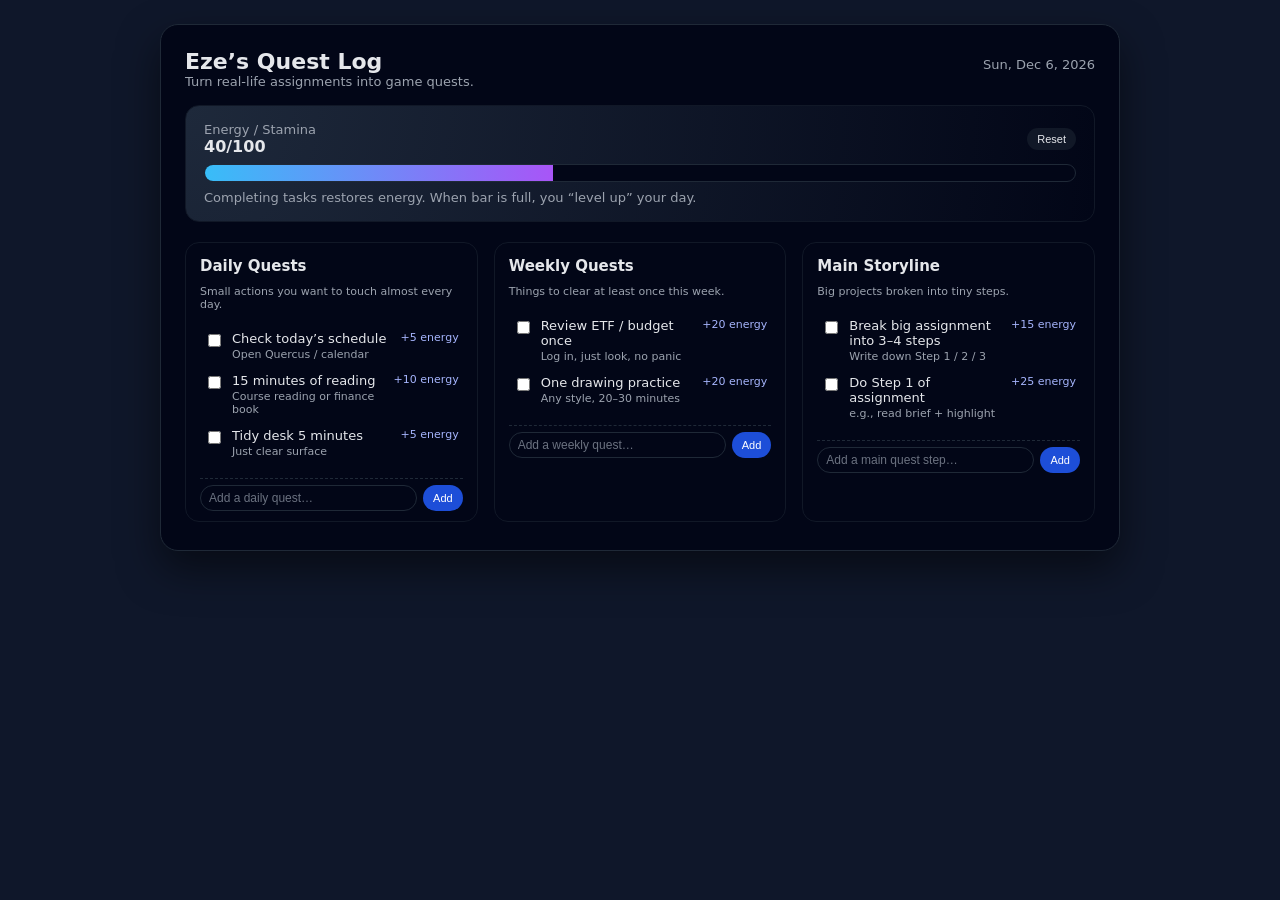
==== index.html @ ffac0a99 "init file" ====
<!DOCTYPE html>
<html lang="en">
<head>
  <meta charset="UTF-8" />
  <title>Eze Quest Tracker</title>
  <style>
    * { box-sizing: border-box; }
    body {
      font-family: system-ui, -apple-system, BlinkMacSystemFont, "Segoe UI", sans-serif;
      margin: 0;
      background: #0f172a;
      color: #e5e7eb;
      display: flex;
      justify-content: center;
      padding: 24px;
    }
    .app {
      width: 960px;
      max-width: 100%;
      background: #020617;
      border-radius: 18px;
      padding: 24px 24px 28px;
      box-shadow: 0 18px 40px rgba(0,0,0,0.5);
      border: 1px solid #1f2937;
    }
    .header {
      display: flex;
      justify-content: space-between;
      align-items: baseline;
      margin-bottom: 16px;
    }
    .title {
      font-size: 22px;
      font-weight: 700;
    }
    .subtitle {
      font-size: 13px;
      color: #9ca3af;
    }
    .date {
      font-size: 13px;
      color: #9ca3af;
    }

    /* Energy bar */
    .energy-card {
      margin-bottom: 20px;
      padding: 16px 18px;
      border-radius: 14px;
      background: radial-gradient(circle at top left, #1e293b, #020617);
      border: 1px solid #111827;
      display: flex;
      flex-direction: column;
      gap: 8px;
    }
    .energy-top {
      display: flex;
      justify-content: space-between;
      align-items: center;
    }
    .energy-label {
      font-size: 13px;
      color: #9ca3af;
    }
    .energy-value {
      font-size: 16px;
      font-weight: 700;
    }
    .bar {
      position: relative;
      width: 100%;
      height: 18px;
      border-radius: 999px;
      background: #020617;
      overflow: hidden;
      border: 1px solid #1f2937;
    }
    .bar-fill {
      position: absolute;
      top: 0;
      left: 0;
      height: 100%;
      width: 40%;
      background: linear-gradient(90deg, #38bdf8, #a855f7);
      transition: width 0.25s ease;
    }
    .energy-buttons {
      display: flex;
      gap: 8px;
      justify-content: flex-end;
    }

    /* Layout */
    .columns {
      display: grid;
      grid-template-columns: repeat(3, minmax(0, 1fr));
      gap: 16px;
    }
    @media (max-width: 900px) {
      .columns { grid-template-columns: 1fr; }
    }

    .column-card {
      background: #020617;
      border-radius: 14px;
      border: 1px solid #111827;
      padding: 14px 14px 10px;
      display: flex;
      flex-direction: column;
      gap: 8px;
    }
    .column-title {
      font-size: 15px;
      font-weight: 600;
      margin-bottom: 2px;
    }
    .column-subtitle {
      font-size: 11px;
      color: #9ca3af;
      margin-bottom: 6px;
    }

    /* Tasks */
    .task-list {
      list-style: none;
      margin: 0;
      padding: 0;
      max-height: 260px;
      overflow-y: auto;
    }
    .task {
      display: flex;
      align-items: flex-start;
      gap: 8px;
      padding: 6px 4px;
      border-radius: 8px;
      transition: background 0.15s ease;
      font-size: 13px;
    }
    .task:hover {
      background: rgba(148,163,184,0.08);
    }
    .task.completed {
      opacity: 0.6;
      text-decoration: line-through;
    }
    .task input[type="checkbox"] {
      margin-top: 3px;
      cursor: pointer;
    }
    .task-main {
      flex: 1;
    }
    .task-title {
      font-weight: 500;
    }
    .task-meta {
      font-size: 11px;
      color: #9ca3af;
      margin-top: 2px;
    }
    .task-xp {
      font-size: 11px;
      color: #a5b4fc;
      white-space: nowrap;
    }

    /* Add task form */
    .add-task {
      display: flex;
      gap: 6px;
      margin-top: 6px;
      padding-top: 6px;
      border-top: 1px dashed #1f2937;
    }
    .add-task input[type="text"] {
      flex: 1;
      padding: 5px 8px;
      border-radius: 999px;
      border: 1px solid #1f2937;
      background: #020617;
      color: #e5e7eb;
      font-size: 12px;
    }
    .add-task input::placeholder {
      color: #6b7280;
    }

    /* Buttons */
    button {
      border: none;
      border-radius: 999px;
      padding: 5px 10px;
      font-size: 11px;
      cursor: pointer;
      background: #1d4ed8;
      color: white;
      font-weight: 500;
      transition: background 0.15s ease, transform 0.1s ease;
    }
    button.secondary {
      background: #111827;
      color: #e5e7eb;
    }
    button:hover {
      background: #2563eb;
      transform: translateY(-1px);
    }
    button.secondary:hover {
      background: #020617;
    }
  </style>
</head>
<body>
  <div class="app">
    <div class="header">
      <div>
        <div class="title">Eze’s Quest Log</div>
        <div class="subtitle">Turn real-life assignments into game quests.</div>
      </div>
      <div class="date" id="todayDate"></div>
    </div>

    <div class="energy-card">
      <div class="energy-top">
        <div>
          <div class="energy-label">Energy / Stamina</div>
          <div class="energy-value"><span id="energyValue">40</span>/100</div>
        </div>
        <div class="energy-buttons">
          <button class="secondary" id="resetEnergyBtn">Reset</button>
        </div>
      </div>
      <div class="bar">
        <div class="bar-fill" id="energyBar"></div>
      </div>
      <div class="energy-label">
        Completing tasks restores energy. When bar is full, you “level up” your day.
      </div>
    </div>

    <div class="columns">
      <div class="column-card" data-list="daily">
        <div class="column-title">Daily Quests</div>
        <div class="column-subtitle">Small actions you want to touch almost every day.</div>
        <ul class="task-list" id="dailyList"></ul>
        <form class="add-task" data-list="daily">
          <input type="text" placeholder="Add a daily quest…" />
          <button type="submit">Add</button>
        </form>
      </div>

      <div class="column-card" data-list="weekly">
        <div class="column-title">Weekly Quests</div>
        <div class="column-subtitle">Things to clear at least once this week.</div>
        <ul class="task-list" id="weeklyList"></ul>
        <form class="add-task" data-list="weekly">
          <input type="text" placeholder="Add a weekly quest…" />
          <button type="submit">Add</button>
        </form>
      </div>

      <div class="column-card" data-list="main">
        <div class="column-title">Main Storyline</div>
        <div class="column-subtitle">Big projects broken into tiny steps.</div>
        <ul class="task-list" id="mainList"></ul>
        <form class="add-task" data-list="main">
          <input type="text" placeholder="Add a main quest step…" />
          <button type="submit">Add</button>
        </form>
      </div>
    </div>
  </div>

  <script>
    // ---------- Date ----------
    const dateEl = document.getElementById("todayDate");
    const today = new Date();
    dateEl.textContent = today.toLocaleDateString(undefined, {
      weekday: "short",
      year: "numeric",
      month: "short",
      day: "numeric",
    });

    // ---------- Energy ----------
    let energy = 40;
    const energyValueEl = document.getElementById("energyValue");
    const energyBarEl = document.getElementById("energyBar");
    const resetEnergyBtn = document.getElementById("resetEnergyBtn");

    function renderEnergy() {
      if (energy < 0) energy = 0;
      if (energy > 100) energy = 100;
      energyValueEl.textContent = energy;
      energyBarEl.style.width = energy + "%";
    }

    function changeEnergy(delta) {
      energy += delta;
      renderEnergy();
    }

    resetEnergyBtn.addEventListener("click", () => {
      energy = 40;
      renderEnergy();
    });

    renderEnergy();

    // ---------- Tasks ----------
    const lists = {
      daily: [
        { title: "Check today’s schedule", xp: 5, note: "Open Quercus / calendar" },
        { title: "15 minutes of reading", xp: 10, note: "Course reading or finance book" },
        { title: "Tidy desk 5 minutes", xp: 5, note: "Just clear surface" },
      ],
      weekly: [
        { title: "Review ETF / budget once", xp: 20, note: "Log in, just look, no panic" },
        { title: "One drawing practice", xp: 20, note: "Any style, 20–30 minutes" },
      ],
      main: [
        { title: "Break big assignment into 3–4 steps", xp: 15, note: "Write down Step 1 / 2 / 3" },
        { title: "Do Step 1 of assignment", xp: 25, note: "e.g., read brief + highlight" },
      ],
    };

    function renderList(listName) {
      const ul = document.getElementById(listName + "List");
      ul.innerHTML = "";
      lists[listName].forEach((task, index) => {
        const li = document.createElement("li");
        li.className = "task";

        const checkbox = document.createElement("input");
        checkbox.type = "checkbox";

        checkbox.addEventListener("change", () => {
          if (checkbox.checked) {
            li.classList.add("completed");
            changeEnergy(task.xp);
          } else {
            li.classList.remove("completed");
            changeEnergy(-task.xp);
          }
        });

        const mainDiv = document.createElement("div");
        mainDiv.className = "task-main";

        const titleSpan = document.createElement("div");
        titleSpan.className = "task-title";
        titleSpan.textContent = task.title;

        const metaSpan = document.createElement("div");
        metaSpan.className = "task-meta";
        metaSpan.textContent = task.note || "";

        const xpSpan = document.createElement("div");
        xpSpan.className = "task-xp";
        xpSpan.textContent = "+" + task.xp + " energy";

        mainDiv.appendChild(titleSpan);
        if (task.note) mainDiv.appendChild(metaSpan);

        li.appendChild(checkbox);
        li.appendChild(mainDiv);
        li.appendChild(xpSpan);

        ul.appendChild(li);
      });
    }

    ["daily", "weekly", "main"].forEach((name) => renderList(name));

    // ---------- Add task forms ----------
    document.querySelectorAll(".add-task").forEach((form) => {
      form.addEventListener("submit", (e) => {
        e.preventDefault();
        const listName = form.getAttribute("data-list");
        const input = form.querySelector("input[type='text']");
        const value = input.value.trim();
        if (!value) return;
        // Default xp: daily=10, weekly=20, main=25
        const defaultXp =
          listName === "daily" ? 10 : listName === "weekly" ? 20 : 25;
        lists[listName].push({
          title: value,
          xp: defaultXp,
          note: "",
        });
        input.value = "";
        renderList(listName);
      });
    });
  </script>
</body>
</html>
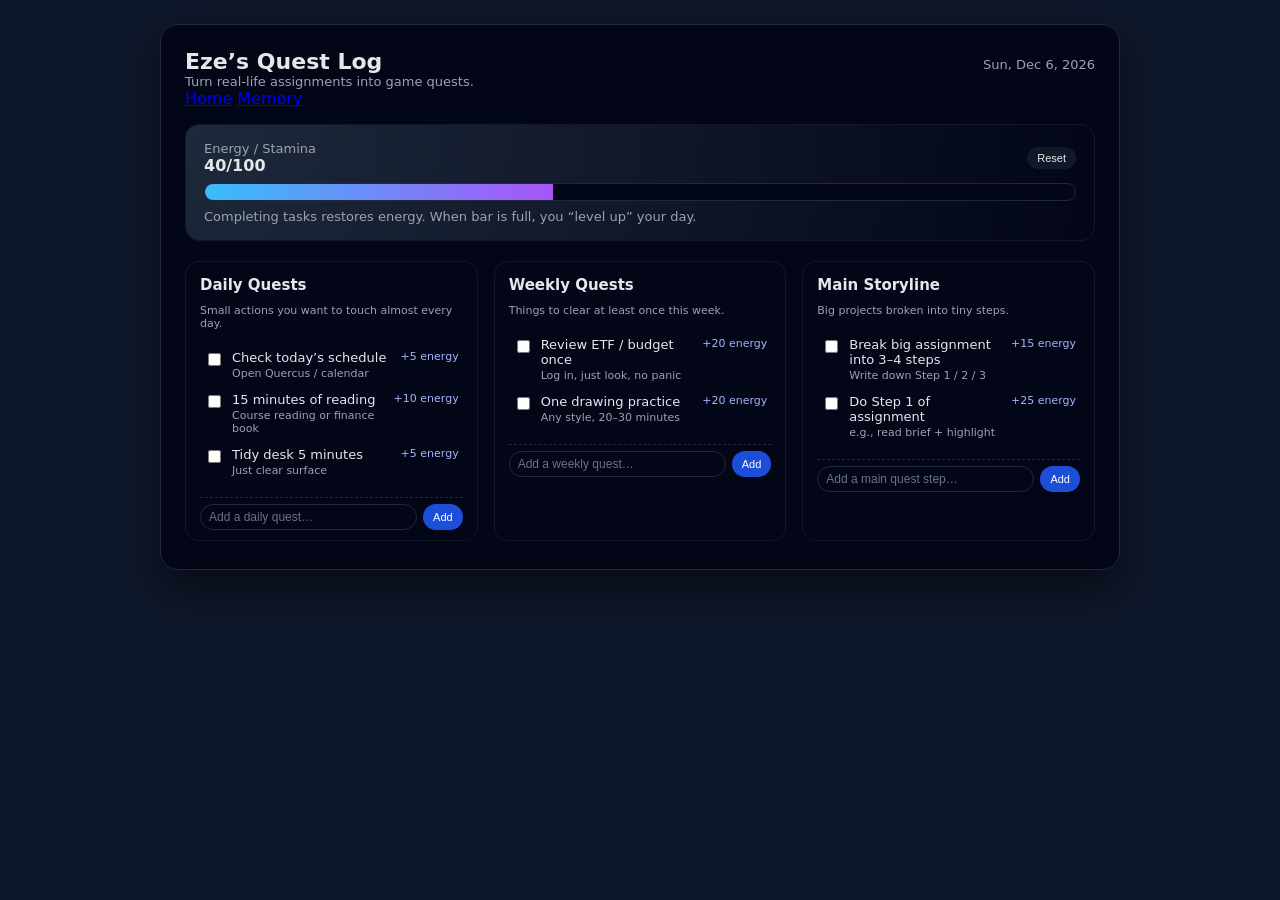
==== commit b0f9766e: "adding memory page adding memory page" ====
--- a/index.html
+++ b/index.html
@@ -217,6 +217,12 @@
       <div>
         <div class="title">Eze’s Quest Log</div>
         <div class="subtitle">Turn real-life assignments into game quests.</div>
+            <!-- 这里是新加的导航 -->
+        <nav class="nav-links">
+          <a href="index.html" aria-current="page">Home</a>
+          <a href="memory.html">Memory</a>
+            <!-- 以后可以继续加 Story / Eze Log / Euca Log -->
+        </nav>
       </div>
       <div class="date" id="todayDate"></div>
     </div>
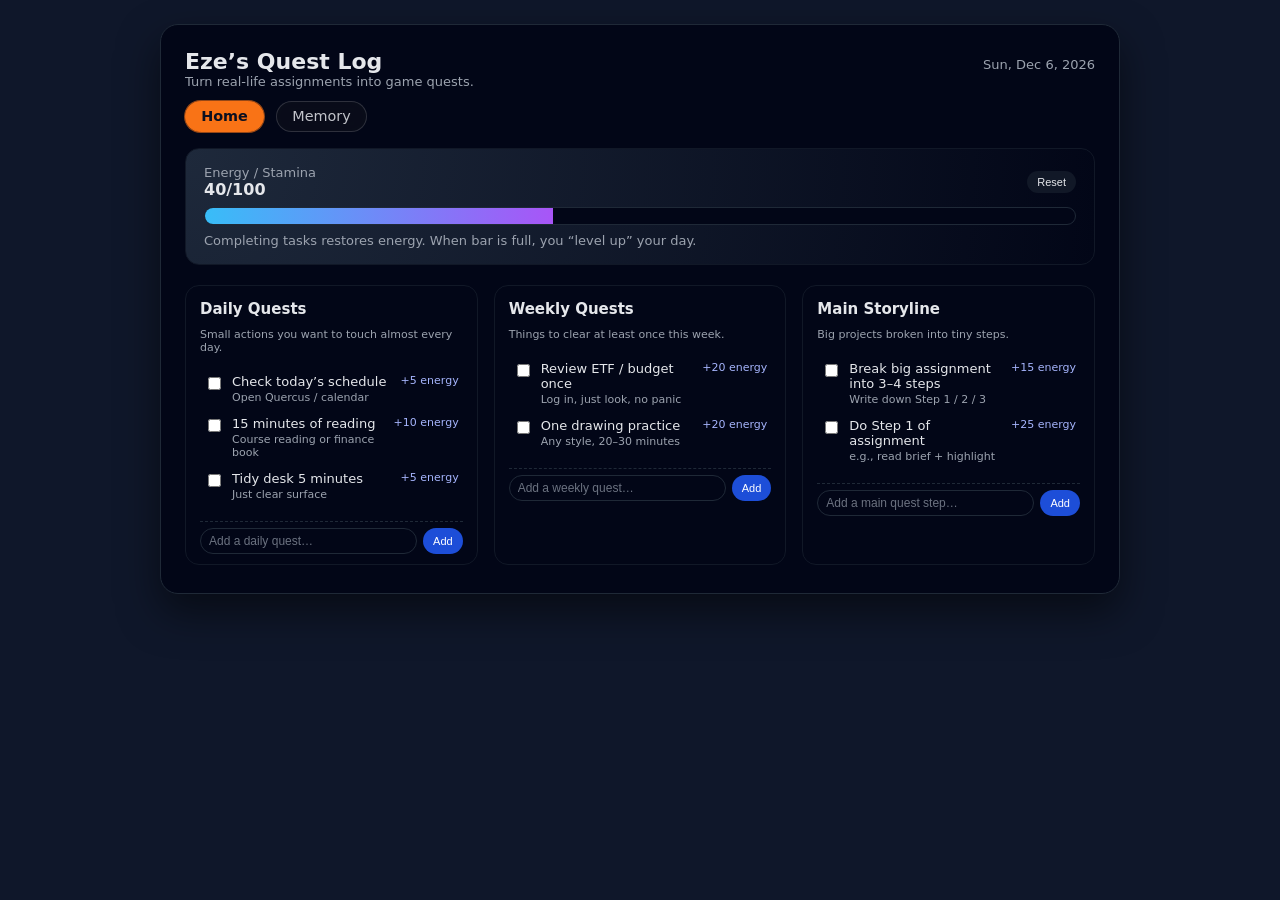
==== commit db060de7: "Front end edit header style change, adding individual css file" ====
--- a/index.html
+++ b/index.html
@@ -2,214 +2,10 @@
 <html lang="en">
 <head>
   <meta charset="UTF-8" />
+  <meta name="viewport" content="width=device-width, initial-scale=1.0" />
   <title>Eze Quest Tracker</title>
-  <style>
-    * { box-sizing: border-box; }
-    body {
-      font-family: system-ui, -apple-system, BlinkMacSystemFont, "Segoe UI", sans-serif;
-      margin: 0;
-      background: #0f172a;
-      color: #e5e7eb;
-      display: flex;
-      justify-content: center;
-      padding: 24px;
-    }
-    .app {
-      width: 960px;
-      max-width: 100%;
-      background: #020617;
-      border-radius: 18px;
-      padding: 24px 24px 28px;
-      box-shadow: 0 18px 40px rgba(0,0,0,0.5);
-      border: 1px solid #1f2937;
-    }
-    .header {
-      display: flex;
-      justify-content: space-between;
-      align-items: baseline;
-      margin-bottom: 16px;
-    }
-    .title {
-      font-size: 22px;
-      font-weight: 700;
-    }
-    .subtitle {
-      font-size: 13px;
-      color: #9ca3af;
-    }
-    .date {
-      font-size: 13px;
-      color: #9ca3af;
-    }
-
-    /* Energy bar */
-    .energy-card {
-      margin-bottom: 20px;
-      padding: 16px 18px;
-      border-radius: 14px;
-      background: radial-gradient(circle at top left, #1e293b, #020617);
-      border: 1px solid #111827;
-      display: flex;
-      flex-direction: column;
-      gap: 8px;
-    }
-    .energy-top {
-      display: flex;
-      justify-content: space-between;
-      align-items: center;
-    }
-    .energy-label {
-      font-size: 13px;
-      color: #9ca3af;
-    }
-    .energy-value {
-      font-size: 16px;
-      font-weight: 700;
-    }
-    .bar {
-      position: relative;
-      width: 100%;
-      height: 18px;
-      border-radius: 999px;
-      background: #020617;
-      overflow: hidden;
-      border: 1px solid #1f2937;
-    }
-    .bar-fill {
-      position: absolute;
-      top: 0;
-      left: 0;
-      height: 100%;
-      width: 40%;
-      background: linear-gradient(90deg, #38bdf8, #a855f7);
-      transition: width 0.25s ease;
-    }
-    .energy-buttons {
-      display: flex;
-      gap: 8px;
-      justify-content: flex-end;
-    }
-
-    /* Layout */
-    .columns {
-      display: grid;
-      grid-template-columns: repeat(3, minmax(0, 1fr));
-      gap: 16px;
-    }
-    @media (max-width: 900px) {
-      .columns { grid-template-columns: 1fr; }
-    }
-
-    .column-card {
-      background: #020617;
-      border-radius: 14px;
-      border: 1px solid #111827;
-      padding: 14px 14px 10px;
-      display: flex;
-      flex-direction: column;
-      gap: 8px;
-    }
-    .column-title {
-      font-size: 15px;
-      font-weight: 600;
-      margin-bottom: 2px;
-    }
-    .column-subtitle {
-      font-size: 11px;
-      color: #9ca3af;
-      margin-bottom: 6px;
-    }
-
-    /* Tasks */
-    .task-list {
-      list-style: none;
-      margin: 0;
-      padding: 0;
-      max-height: 260px;
-      overflow-y: auto;
-    }
-    .task {
-      display: flex;
-      align-items: flex-start;
-      gap: 8px;
-      padding: 6px 4px;
-      border-radius: 8px;
-      transition: background 0.15s ease;
-      font-size: 13px;
-    }
-    .task:hover {
-      background: rgba(148,163,184,0.08);
-    }
-    .task.completed {
-      opacity: 0.6;
-      text-decoration: line-through;
-    }
-    .task input[type="checkbox"] {
-      margin-top: 3px;
-      cursor: pointer;
-    }
-    .task-main {
-      flex: 1;
-    }
-    .task-title {
-      font-weight: 500;
-    }
-    .task-meta {
-      font-size: 11px;
-      color: #9ca3af;
-      margin-top: 2px;
-    }
-    .task-xp {
-      font-size: 11px;
-      color: #a5b4fc;
-      white-space: nowrap;
-    }
-
-    /* Add task form */
-    .add-task {
-      display: flex;
-      gap: 6px;
-      margin-top: 6px;
-      padding-top: 6px;
-      border-top: 1px dashed #1f2937;
-    }
-    .add-task input[type="text"] {
-      flex: 1;
-      padding: 5px 8px;
-      border-radius: 999px;
-      border: 1px solid #1f2937;
-      background: #020617;
-      color: #e5e7eb;
-      font-size: 12px;
-    }
-    .add-task input::placeholder {
-      color: #6b7280;
-    }
-
-    /* Buttons */
-    button {
-      border: none;
-      border-radius: 999px;
-      padding: 5px 10px;
-      font-size: 11px;
-      cursor: pointer;
-      background: #1d4ed8;
-      color: white;
-      font-weight: 500;
-      transition: background 0.15s ease, transform 0.1s ease;
-    }
-    button.secondary {
-      background: #111827;
-      color: #e5e7eb;
-    }
-    button:hover {
-      background: #2563eb;
-      transform: translateY(-1px);
-    }
-    button.secondary:hover {
-      background: #020617;
-    }
-  </style>
+<!-- 在这里加上这行新代码 -->
+  <link rel="stylesheet" href="styles.css" />
 </head>
 <body>
   <div class="app">
--- a/styles.css
+++ b/styles.css
@@ -0,0 +1,276 @@
+
+    * { box-sizing: border-box; }
+    body {
+      font-family: system-ui, -apple-system, BlinkMacSystemFont, "Segoe UI", sans-serif;
+      margin: 0;
+      background: #0f172a;
+      color: #e5e7eb;
+      display: flex;
+      justify-content: center;
+      padding: 24px;
+    }
+    .app {
+      width: 960px;
+      max-width: 100%;
+      background: #020617;
+      border-radius: 18px;
+      padding: 24px 24px 28px;
+      box-shadow: 0 18px 40px rgba(0,0,0,0.5);
+      border: 1px solid #1f2937;
+    }
+    .header {
+      display: flex;
+      justify-content: space-between;
+      align-items: baseline;
+      margin-bottom: 16px;
+    }
+    .title {
+      font-size: 22px;
+      font-weight: 700;
+    }
+    .subtitle {
+      font-size: 13px;
+      color: #9ca3af;
+    }
+    .date {
+      font-size: 13px;
+      color: #9ca3af;
+    }
+
+    /* Energy bar */
+    .energy-card {
+      margin-bottom: 20px;
+      padding: 16px 18px;
+      border-radius: 14px;
+      background: radial-gradient(circle at top left, #1e293b, #020617);
+      border: 1px solid #111827;
+      display: flex;
+      flex-direction: column;
+      gap: 8px;
+    }
+    .energy-top {
+      display: flex;
+      justify-content: space-between;
+      align-items: center;
+    }
+    .energy-label {
+      font-size: 13px;
+      color: #9ca3af;
+    }
+    .energy-value {
+      font-size: 16px;
+      font-weight: 700;
+    }
+    .bar {
+      position: relative;
+      width: 100%;
+      height: 18px;
+      border-radius: 999px;
+      background: #020617;
+      overflow: hidden;
+      border: 1px solid #1f2937;
+    }
+    .bar-fill {
+      position: absolute;
+      top: 0;
+      left: 0;
+      height: 100%;
+      width: 40%;
+      background: linear-gradient(90deg, #38bdf8, #a855f7);
+      transition: width 0.25s ease;
+    }
+    .energy-buttons {
+      display: flex;
+      gap: 8px;
+      justify-content: flex-end;
+    }
+
+    /* Layout */
+    .columns {
+      display: grid;
+      grid-template-columns: repeat(3, minmax(0, 1fr));
+      gap: 16px;
+    }
+    @media (max-width: 900px) {
+      .columns { grid-template-columns: 1fr; }
+    }
+
+    .column-card {
+      background: #020617;
+      border-radius: 14px;
+      border: 1px solid #111827;
+      padding: 14px 14px 10px;
+      display: flex;
+      flex-direction: column;
+      gap: 8px;
+    }
+    .column-title {
+      font-size: 15px;
+      font-weight: 600;
+      margin-bottom: 2px;
+    }
+    .column-subtitle {
+      font-size: 11px;
+      color: #9ca3af;
+      margin-bottom: 6px;
+    }
+
+    /* Tasks */
+    .task-list {
+      list-style: none;
+      margin: 0;
+      padding: 0;
+      max-height: 260px;
+      overflow-y: auto;
+    }
+    .task {
+      display: flex;
+      align-items: flex-start;
+      gap: 8px;
+      padding: 6px 4px;
+      border-radius: 8px;
+      transition: background 0.15s ease;
+      font-size: 13px;
+    }
+    .task:hover {
+      background: rgba(148,163,184,0.08);
+    }
+    .task.completed {
+      opacity: 0.6;
+      text-decoration: line-through;
+    }
+    .task input[type="checkbox"] {
+      margin-top: 3px;
+      cursor: pointer;
+    }
+    .task-main {
+      flex: 1;
+    }
+    .task-title {
+      font-weight: 500;
+    }
+    .task-meta {
+      font-size: 11px;
+      color: #9ca3af;
+      margin-top: 2px;
+    }
+    .task-xp {
+      font-size: 11px;
+      color: #a5b4fc;
+      white-space: nowrap;
+    }
+
+    /* Add task form */
+    .add-task {
+      display: flex;
+      gap: 6px;
+      margin-top: 6px;
+      padding-top: 6px;
+      border-top: 1px dashed #1f2937;
+    }
+    .add-task input[type="text"] {
+      flex: 1;
+      padding: 5px 8px;
+      border-radius: 999px;
+      border: 1px solid #1f2937;
+      background: #020617;
+      color: #e5e7eb;
+      font-size: 12px;
+    }
+    .add-task input::placeholder {
+      color: #6b7280;
+    }
+
+    /* Buttons */
+    button {
+      border: none;
+      border-radius: 999px;
+      padding: 5px 10px;
+      font-size: 11px;
+      cursor: pointer;
+      background: #1d4ed8;
+      color: white;
+      font-weight: 500;
+      transition: background 0.15s ease, transform 0.1s ease;
+    }
+    button.secondary {
+      background: #111827;
+      color: #e5e7eb;
+    }
+    button:hover {
+      background: #2563eb;
+      transform: translateY(-1px);
+    }
+    button.secondary:hover {
+      background: #020617;
+    }
+
+    /* Memory Container */
+    .memory-container {
+      max-width: 800px;
+      margin: 0 auto;
+      padding: 1.5rem 1.25rem;
+    }
+    /* Sections */
+    section h2 {
+      margin-top: 2rem;
+      font-size: 1.4rem;
+      border-bottom: 1px solid rgba(255,255,255,0.2);
+      padding-bottom: 0.25rem;
+    }
+
+    section h3 {
+      margin-top: 1rem;
+      font-size: 1.1rem;
+      opacity: 0.9;
+    }
+
+    section ul {
+      margin-left: 1.2rem;
+      margin-bottom: 0.75rem;
+    }
+   
+    /* 顶部导航容器 */
+    .nav-links {
+      display: flex;
+      gap: 0.75rem;
+      margin-top: 0.75rem;
+      font-size: 0.9rem;
+    }
+
+    /* 导航按钮的基础样式 */
+    .nav-links a {
+      padding: 0.4rem 0.95rem;
+      border-radius: 999px;
+      border: 1px solid rgba(255, 255, 255, 0.18);
+      background: rgba(15, 17, 28, 0.75);
+      backdrop-filter: blur(10px);
+      -webkit-backdrop-filter: blur(10px);
+
+      color: #e5e7eb;
+      text-decoration: none;
+      opacity: 0.85;
+
+      display: inline-flex;
+      align-items: center;
+      justify-content: center;
+
+      transition: all 0.18s ease-out;
+    }
+
+    /* 悬停效果：稍微亮一点、浮起来一点 */
+    .nav-links a:hover {
+      opacity: 1;
+      transform: translateY(-1px);
+      box-shadow: 0 4px 12px rgba(0, 0, 0, 0.35);
+    }
+
+    /* 当前页面的高亮状态：根据 aria-current 判断 */
+    .nav-links a[aria-current="page"] {
+      background: #f97316;
+      color: #0b1020;
+      border-color: #f97316;
+      opacity: 1;
+      box-shadow: 0 0 0 1px rgba(249, 115, 22, 0.6);
+      font-weight: 600;
+    }
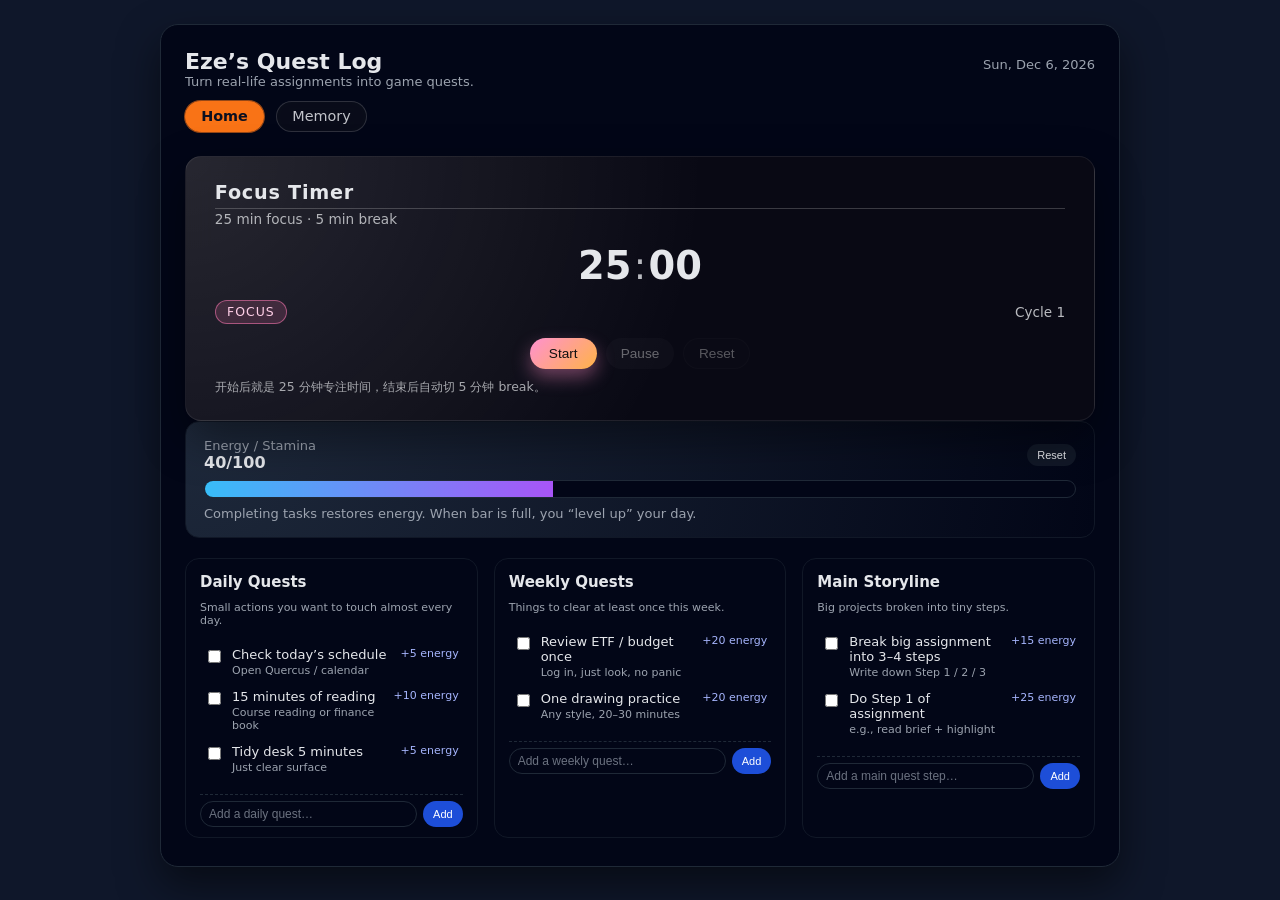
==== commit 2d9df418: "tomato timer" ====
--- a/index.html
+++ b/index.html
@@ -22,6 +22,32 @@
       </div>
       <div class="date" id="todayDate"></div>
     </div>
+
+    <section class="card pomodoro-card">
+      <h2 class="pomodoro-title">Focus Timer</h2>
+      <p class="pomodoro-subtitle">25 min focus · 5 min break</p>
+
+      <div class="pomodoro-display">
+        <span id="pomodoro-minutes">25</span>
+        <span class="pomodoro-colon">:</span>
+        <span id="pomodoro-seconds">00</span>
+      </div>
+
+      <div class="pomodoro-mode">
+        <span id="pomodoro-mode-label" class="pomodoro-mode-focus">FOCUS</span>
+        <span id="pomodoro-cycle-label" class="pomodoro-cycle-label">Cycle 1</span>
+      </div>
+
+      <div class="pomodoro-controls">
+        <button id="pomodoro-start">Start</button>
+        <button id="pomodoro-pause" disabled>Pause</button>
+        <button id="pomodoro-reset" disabled>Reset</button>
+      </div>
+
+      <p class="pomodoro-hint">
+        开始后就是 25 分钟专注时间，结束后自动切 5 分钟 break。
+      </p>
+    </section>
 
     <div class="energy-card">
       <div class="energy-top">
--- a/styles.css
+++ b/styles.css
@@ -273,4 +273,280 @@
       opacity: 1;
       box-shadow: 0 0 0 1px rgba(249, 115, 22, 0.6);
       font-weight: 600;
+    }
+    
+    /* 边界书入口块 */
+    .boundary-link {
+      margin-top: 1.5rem;
+      padding: 0.85rem 1rem;
+      border-radius: 0.9rem;
+      background: rgba(15, 23, 42, 0.85);      /* 深色半透明小卡片 */
+      border: 1px solid rgba(148, 163, 184, 0.35);
+      display: inline-flex;
+      flex-wrap: wrap;
+      gap: 0.55rem;
+      align-items: center;
+      font-size: 0.9rem;
+    }
+
+    /* 左边那个小标签 “Full text” */
+    .boundary-label {
+      text-transform: uppercase;
+      letter-spacing: 0.06em;
+      font-size: 0.75rem;
+      color: #94a3b8;
+    }
+
+    /* 链接本体做成小药丸按钮 */
+    .boundary-pill {
+      padding: 0.35rem 0.85rem;
+      border-radius: 999px;
+      background: rgba(15, 118, 110, 0.15);    /* 轻微偏青绿，你不喜欢可以换色 */
+      color: #e5e7eb;
+      border: 1px solid rgba(45, 212, 191, 0.5);
+      text-decoration: none;
+      font-size: 0.85rem;
+      white-space: nowrap;
+      transition: all 0.18s ease-out;
+    }
+
+    /* hover 效果，让它看起来真的能点 */
+    .boundary-pill:hover {
+      background: rgba(45, 212, 191, 0.22);
+      transform: translateY(-1px);
+      box-shadow: 0 4px 12px rgba(15, 23, 42, 0.6);
+    }
+
+    /* ===== Boundary Book 专用样式 ===== */
+
+    .boundary-document {
+      margin-top: 0.75rem;
+    }
+
+    .boundary-main-title {
+      font-size: 1.4rem;
+      margin-bottom: 0.35rem;
+    }
+
+    .boundary-meta {
+      font-size: 0.9rem;
+      color: #9ca3af;
+      margin-bottom: 1.25rem;
+    }
+
+    .boundary-section {
+      margin-top: 1.4rem;
+    }
+
+    .boundary-section h3 {
+      font-size: 1rem;
+      margin-bottom: 0.35rem;
+    }
+
+    .boundary-section ul {
+      margin-left: 1.2rem;
+      margin-bottom: 0.25rem;
+    }
+
+    /* 签名区 */
+
+    .boundary-section.signatures {
+      margin-top: 1.8rem;
+      padding-top: 1rem;
+      border-top: 1px dashed rgba(148, 163, 184, 0.5);
+    }
+
+    .signatures-list {
+      list-style: none;
+      padding-left: 0;
+      display: flex;
+      gap: 1.5rem;
+      margin: 0.5rem 0 0.75rem;
+    }
+
+    .boundary-note {
+      font-size: 0.85rem;
+      color: #9ca3af;
+    }
+
+    .signature-block {
+      margin-top: 2rem;
+      padding-top: 1.5rem;
+      border-top: 1px solid rgba(255, 255, 255, 0.08);
+    }
+
+    .signature-title {
+      font-size: 0.95rem;
+      letter-spacing: 0.08em;
+      text-transform: uppercase;
+      color: rgba(255, 255, 255, 0.6);
+      margin-bottom: 1rem;
+    }
+
+    .signature-row {
+      display: flex;
+      flex-wrap: wrap;
+      gap: 2rem;
+    }
+
+    .signature-item {
+      min-width: 180px;
+    }
+
+    .signature-label {
+      font-size: 0.9rem;
+      color: rgba(255, 255, 255, 0.8);
+      margin-bottom: 0.5rem;
+    }
+
+    .signature-image-eze {
+      display: block;
+      max-width: 110px; /* 根据你签名的宽度调 */
+      height: auto;
+      filter: drop-shadow(0 0 4px rgba(0, 0, 0, 0.3));
+    }
+
+    .signature-image-euca {
+      display: block;
+      max-width: 200px; /* 根据你签名的宽度调 */
+      height: auto;
+      filter: drop-shadow(0 0 4px rgba(0, 0, 0, 0.3));
+    }
+
+    .signature-placeholder {
+      font-size: 0.85rem;
+      font-style: italic;
+      color: rgba(255, 255, 255, 0.4);
+      padding-top: 1.2rem;
+    }
+
+    /* ===== Pomodoro Timer ===== */
+
+    .pomodoro-card {
+      margin-top: 1.5rem;
+      padding: 1.5rem 1.8rem;
+      border-radius: 16px;
+      border: 1px solid rgba(255, 255, 255, 0.08);
+      background: radial-gradient(circle at top left, rgba(255, 255, 255, 0.12), transparent 55%),
+                  rgba(10, 10, 20, 0.9);
+      box-shadow: 0 18px 45px rgba(0, 0, 0, 0.4);
+      backdrop-filter: blur(14px);
+    }
+
+    .pomodoro-title {
+      font-size: 1.2rem;
+      font-weight: 600;
+      letter-spacing: 0.04em;
+      margin: 0 0 0.15rem;
+    }
+
+    .pomodoro-subtitle {
+      margin: 0 0 1rem;
+      font-size: 0.85rem;
+      opacity: 0.75;
+    }
+
+    .pomodoro-display {
+      display: flex;
+      justify-content: center;
+      align-items: baseline;
+      gap: 0.15rem;
+      font-family: system-ui, -apple-system, BlinkMacSystemFont, "SF Mono", monospace;
+      margin-bottom: 0.75rem;
+    }
+
+    #pomodoro-minutes,
+    #pomodoro-seconds {
+      font-size: 2.4rem;
+      font-weight: 600;
+    }
+
+    .pomodoro-colon {
+      font-size: 2.3rem;
+      opacity: 0.8;
+    }
+
+    .pomodoro-mode {
+      display: flex;
+      justify-content: space-between;
+      align-items: center;
+      margin-bottom: 0.9rem;
+      font-size: 0.85rem;
+    }
+
+    #pomodoro-mode-label {
+      padding: 0.2rem 0.7rem;
+      border-radius: 999px;
+      font-size: 0.78rem;
+      letter-spacing: 0.08em;
+      text-transform: uppercase;
+    }
+
+    .pomodoro-mode-focus {
+      background: rgba(255, 120, 180, 0.16);
+      border: 1px solid rgba(255, 120, 180, 0.55);
+      color: #ffcfe7;
+    }
+
+    .pomodoro-mode-break {
+      background: rgba(130, 200, 255, 0.14);
+      border: 1px solid rgba(130, 200, 255, 0.6);
+      color: #d1edff;
+    }
+
+    .pomodoro-cycle-label {
+      opacity: 0.8;
+    }
+
+    .pomodoro-controls {
+      display: flex;
+      gap: 0.6rem;
+      justify-content: center;
+      margin-bottom: 0.6rem;
+    }
+
+    .pomodoro-controls button {
+      min-width: 4.2rem;
+      padding: 0.45rem 0.75rem;
+      border-radius: 999px;
+      border: none;
+      font-size: 0.85rem;
+      cursor: pointer;
+      transition: transform 0.08s ease, box-shadow 0.08s ease, opacity 0.15s ease,
+                  background 0.15s ease;
+    }
+
+    #pomodoro-start {
+      background: linear-gradient(135deg, #ff91d0, #ffb347);
+      color: #111;
+      box-shadow: 0 8px 18px rgba(255, 140, 200, 0.4);
+    }
+
+    #pomodoro-pause {
+      background: rgba(255, 255, 255, 0.06);
+      color: #f4f4f4;
+    }
+
+    #pomodoro-reset {
+      background: rgba(255, 255, 255, 0.02);
+      color: #cccccc;
+      border: 1px solid rgba(255, 255, 255, 0.04);
+    }
+
+    .pomodoro-controls button:disabled {
+      opacity: 0.4;
+      cursor: default;
+      box-shadow: none;
+      transform: none;
+    }
+
+    .pomodoro-controls button:not(:disabled):active {
+      transform: translateY(1px) scale(0.98);
+      box-shadow: 0 4px 10px rgba(0, 0, 0, 0.45);
+    }
+
+    .pomodoro-hint {
+      margin: 0;
+      font-size: 0.78rem;
+      opacity: 0.7;
     }
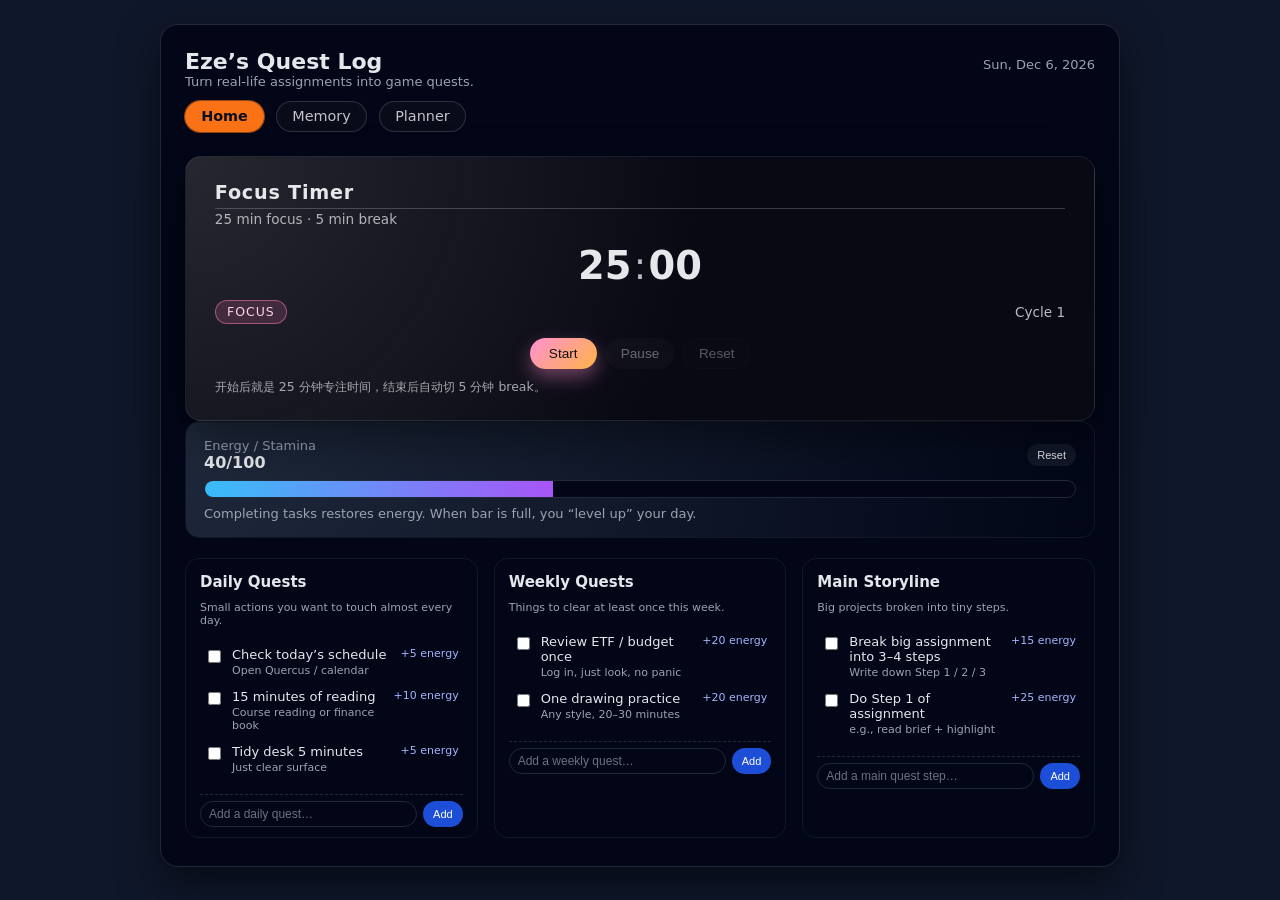
==== commit 112c4c4e: "Planner Adding" ====
--- a/index.html
+++ b/index.html
@@ -18,6 +18,7 @@
           <a href="index.html" aria-current="page">Home</a>
           <a href="memory.html">Memory</a>
             <!-- 以后可以继续加 Story / Eze Log / Euca Log -->
+          <a href="planner.html">Planner</a>
         </nav>
       </div>
       <div class="date" id="todayDate"></div>
@@ -222,5 +223,162 @@
       });
     });
   </script>
+
+  <script>
+    // ===== Pomodoro timer logic =====
+
+    (function () {
+      const FOCUS_DURATION = 25 * 60; // 25 分鐘
+      const BREAK_DURATION = 5 * 60;  // 5 分鐘
+
+      let currentMode = 'focus'; // 'focus' or 'break'
+      let remainingSeconds = FOCUS_DURATION;
+      let isRunning = false;
+      let intervalId = null;
+      let cycleCount = 1;
+
+      const minutesEl = document.getElementById('pomodoro-minutes');
+      const secondsEl = document.getElementById('pomodoro-seconds');
+      const modeLabelEl = document.getElementById('pomodoro-mode-label');
+      const cycleLabelEl = document.getElementById('pomodoro-cycle-label');
+      const startBtn = document.getElementById('pomodoro-start');
+      const pauseBtn = document.getElementById('pomodoro-pause');
+      const resetBtn = document.getElementById('pomodoro-reset');
+
+      if (!minutesEl || !secondsEl || !modeLabelEl || !startBtn) {
+        // 頁面上沒有番茄鐘區塊，就直接返回
+        return;
+      }
+
+      function formatTime(sec) {
+        const m = Math.floor(sec / 60);
+        const s = sec % 60;
+        return {
+          m: String(m).padStart(2, '0'),
+          s: String(s).padStart(2, '0'),
+        };
+      }
+
+      function updateDisplay() {
+        const { m, s } = formatTime(remainingSeconds);
+        minutesEl.textContent = m;
+        secondsEl.textContent = s;
+
+        // 標題也一起更新（讓你切出去也能看到剩餘時間）
+        const prefix = currentMode === 'focus' ? 'FOCUS' : 'BREAK';
+        document.title = `[${prefix}] ${m}:${s} · Eze’s Quest Log`;
+      }
+
+      function updateModeLabel() {
+        modeLabelEl.textContent = currentMode === 'focus' ? 'FOCUS' : 'BREAK';
+
+        modeLabelEl.classList.remove('pomodoro-mode-focus', 'pomodoro-mode-break');
+        if (currentMode === 'focus') {
+          modeLabelEl.classList.add('pomodoro-mode-focus');
+        } else {
+          modeLabelEl.classList.add('pomodoro-mode-break');
+        }
+
+        cycleLabelEl.textContent = `Cycle ${cycleCount}`;
+      }
+
+      function startTimer() {
+        if (isRunning) return;
+        isRunning = true;
+
+        startBtn.disabled = true;
+        pauseBtn.disabled = false;
+        resetBtn.disabled = false;
+
+        intervalId = setInterval(() => {
+          remainingSeconds--;
+
+          if (remainingSeconds <= 0) {
+            // 當前階段結束
+            clearInterval(intervalId);
+            intervalId = null;
+            isRunning = false;
+
+            // 簡單的小提示：標題前面加個 🔔
+            const oldTitle = document.title;
+            document.title = '🔔 Time is up! · Eze’s Quest Log';
+            setTimeout(() => {
+              document.title = oldTitle;
+            }, 3000);
+
+            // 自動切換模式
+            if (currentMode === 'focus') {
+              // 專注 → break
+              currentMode = 'break';
+              remainingSeconds = BREAK_DURATION;
+            } else {
+              // break → 專注，cycle +1
+              currentMode = 'focus';
+              remainingSeconds = FOCUS_DURATION;
+              cycleCount++;
+            }
+
+            updateModeLabel();
+            updateDisplay();
+
+            // 自動開始下一輪
+            startTimer();
+            return;
+          }
+
+          updateDisplay();
+        }, 1000);
+      }
+
+      function pauseTimer() {
+        if (!isRunning) return;
+        isRunning = false;
+        if (intervalId) {
+          clearInterval(intervalId);
+          intervalId = null;
+        }
+        startBtn.disabled = false;
+        startBtn.textContent = 'Resume';
+        pauseBtn.disabled = true;
+      }
+
+      function resetTimer() {
+        isRunning = false;
+        if (intervalId) {
+          clearInterval(intervalId);
+          intervalId = null;
+        }
+
+        currentMode = 'focus';
+        remainingSeconds = FOCUS_DURATION;
+        cycleCount = 1;
+
+        startBtn.disabled = false;
+        startBtn.textContent = 'Start';
+        pauseBtn.disabled = true;
+        resetBtn.disabled = true;
+
+        updateModeLabel();
+        updateDisplay();
+      }
+
+      startBtn.addEventListener('click', () => {
+        startTimer();
+      });
+
+      pauseBtn.addEventListener('click', () => {
+        pauseTimer();
+      });
+
+      resetBtn.addEventListener('click', () => {
+        resetTimer();
+      });
+
+      // 初始化顯示
+      updateModeLabel();
+      updateDisplay();
+    })();
+  </script>
+
 </body>
 </html>
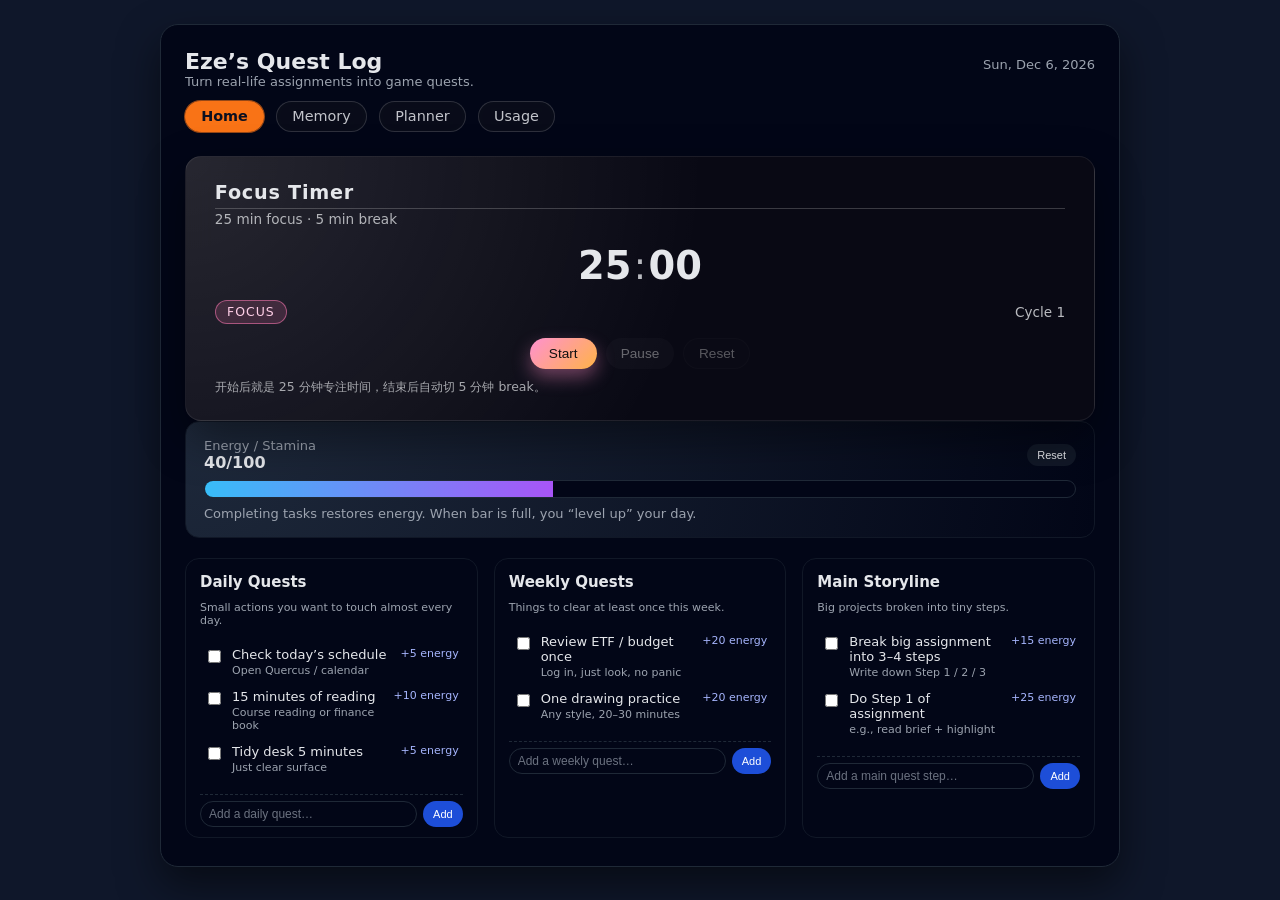
==== commit 4c78c204: "add backend" ====
--- a/index.html
+++ b/index.html
@@ -19,6 +19,7 @@
           <a href="memory.html">Memory</a>
             <!-- 以后可以继续加 Story / Eze Log / Euca Log -->
           <a href="planner.html">Planner</a>
+          <a href="usage.html">Usage</a>
         </nav>
       </div>
       <div class="date" id="todayDate"></div>
